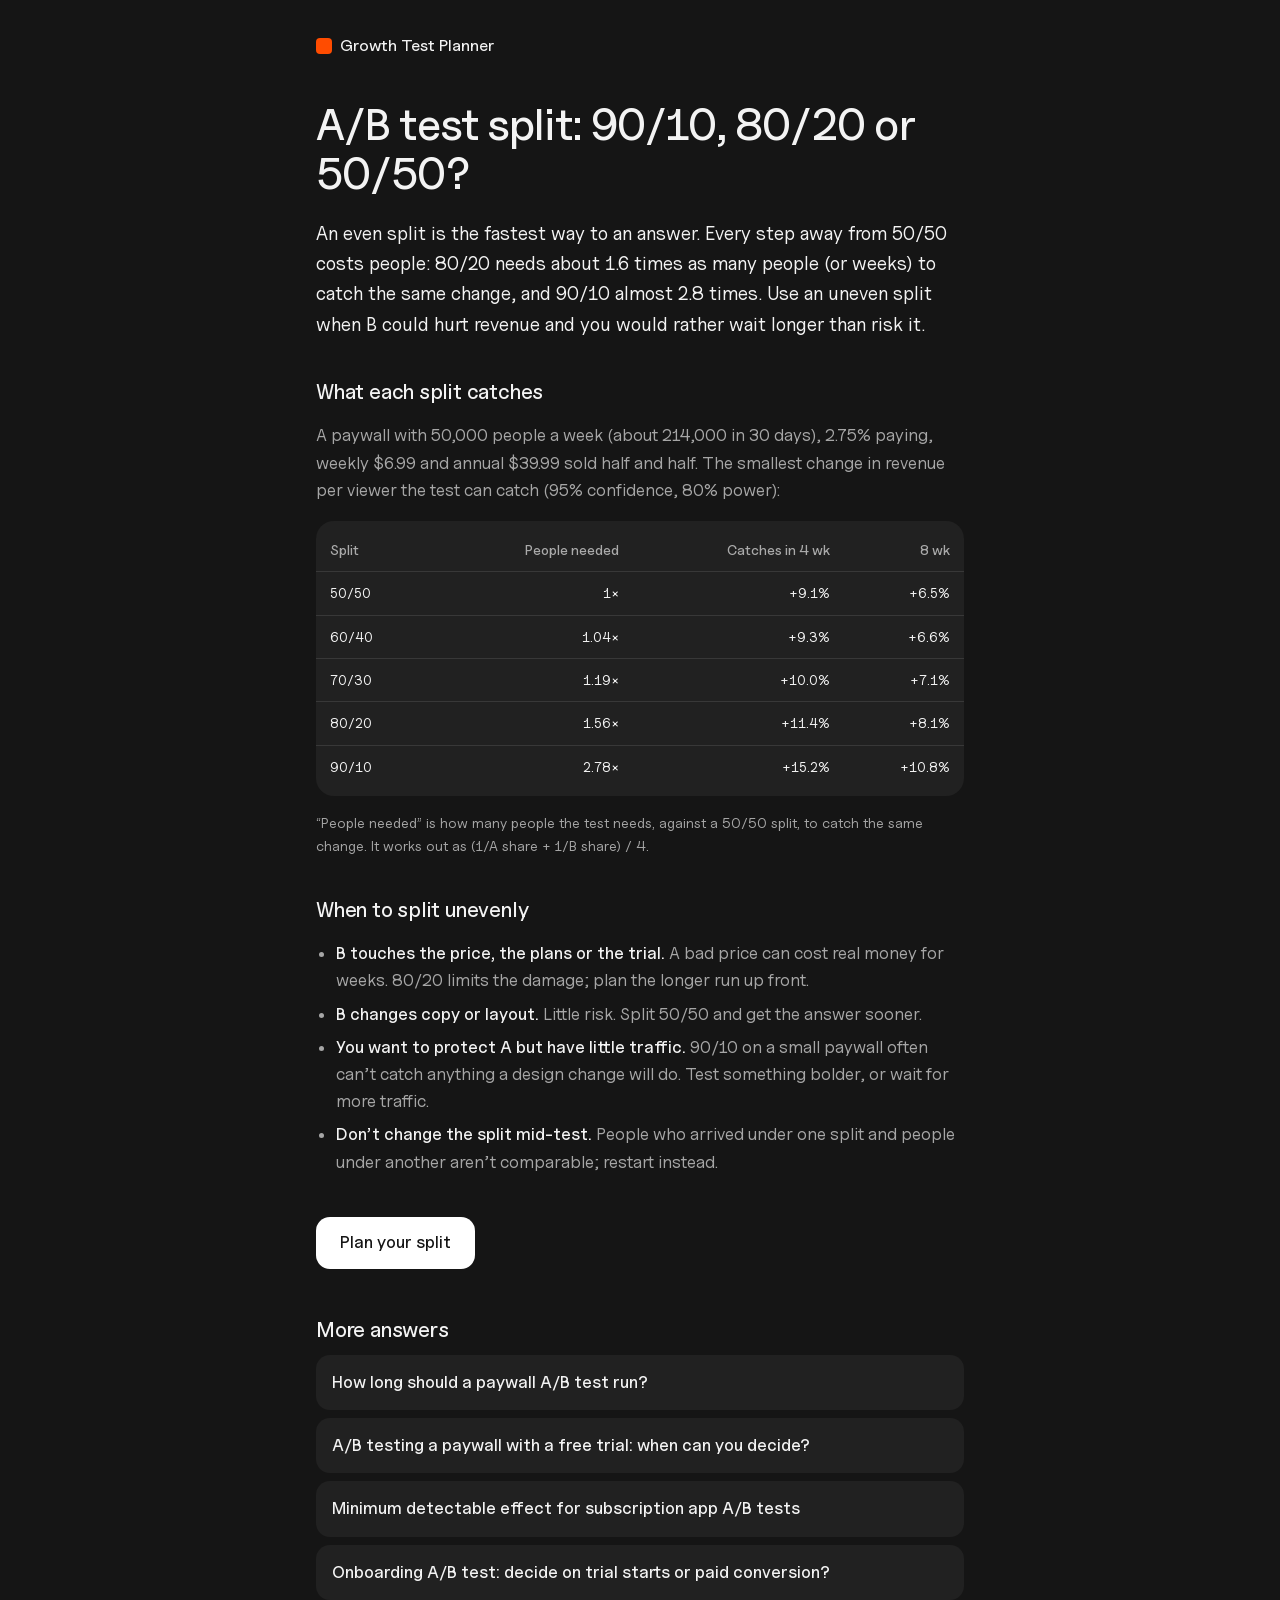
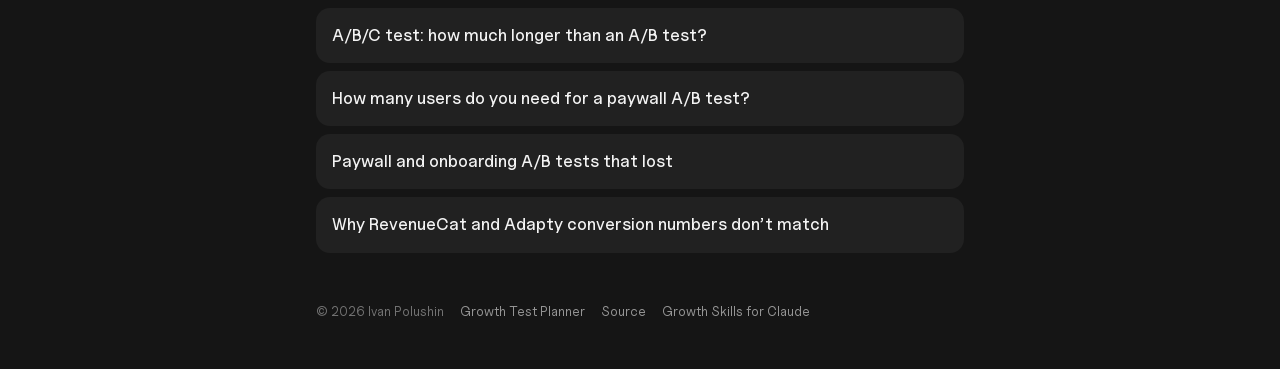
==== ab-test-split-90-10/index.html @ 74eca052 "Answer pages: uneven split, A/B/C test Co-Authored-By: Claude Opus 5.5 <noreply@anthropic.com> Claud" ====
<!doctype html>
<html lang="en">
<head>
<meta charset="utf-8">
<meta name="viewport" content="width=device-width, initial-scale=1, viewport-fit=cover">
<title>A/B test split: 90/10, 80/20 or 50/50? | Growth Test Planner</title>
<meta name="description" content="How an uneven A/B split changes what a subscription paywall test can catch and how long it runs: 50/50 vs 60/40, 70/30, 80/20 and 90/10, with numbers.">
<link rel="canonical" href="https://planner.theoutlines.xyz/ab-test-split-90-10/">
<meta name="theme-color" content="#151515">
<meta property="og:title" content="A/B test split: 90/10, 80/20 or 50/50?">
<meta property="og:description" content="How an uneven A/B split changes what a subscription paywall test can catch and how long it runs: 50/50 vs 60/40, 70/30, 80/20 and 90/10, with numbers.">
<meta property="og:url" content="https://planner.theoutlines.xyz/ab-test-split-90-10/">
<meta property="og:type" content="article">
<meta property="og:image" content="https://planner.theoutlines.xyz/assets/og.png?v=6">
<meta name="twitter:card" content="summary_large_image">
<link rel="icon" href="/favicon.svg" type="image/svg+xml">
<link rel="preload" href="/fonts/UncutSans-Variable.woff2" as="font" type="font/woff2" crossorigin>
<link rel="stylesheet" href="/page.css">
<script type="application/ld+json">{"@context": "https://schema.org", "@type": "Article", "headline": "A/B test split: 90/10, 80/20 or 50/50?", "description": "How an uneven A/B split changes what a subscription paywall test can catch and how long it runs: 50/50 vs 60/40, 70/30, 80/20 and 90/10, with numbers.", "url": "https://planner.theoutlines.xyz/ab-test-split-90-10/", "author": {"@type": "Person", "name": "Ivan Polushin", "url": "https://github.com/theoutlines"}, "publisher": {"@type": "Person", "name": "Ivan Polushin"}, "datePublished": "2026-11-01", "image": "https://planner.theoutlines.xyz/assets/og.png"}</script>
</head>
<body>
<div class="wrap">
<a class="brand" href="/"><i></i>Growth Test Planner</a>
<article>
<h1>A/B test split: 90/10, 80/20 or 50/50?</h1>

<p class="lead">An even split is the fastest way to an answer. Every step away from 50/50 costs people: 80/20 needs about 1.6 times as many people (or weeks) to catch the same change, and 90/10 almost 2.8 times. Use an uneven split when B could hurt revenue and you would rather wait longer than risk it.</p>
<h2>What each split catches</h2>
<p>A paywall with 50,000 people a week (about 214,000 in 30 days), 2.75% paying, weekly $6.99 and annual $39.99 sold half and half. The smallest change in revenue per viewer the test can catch (95% confidence, 80% power):</p>
<div class="tbl"><table><thead><tr><th>Split</th><th>People needed</th><th>Catches in 4 wk</th><th>8 wk</th></tr></thead><tbody><tr><td>50/50</td><td>1×</td><td>+9.1%</td><td>+6.5%</td></tr><tr><td>60/40</td><td>1.04×</td><td>+9.3%</td><td>+6.6%</td></tr><tr><td>70/30</td><td>1.19×</td><td>+10.0%</td><td>+7.1%</td></tr><tr><td>80/20</td><td>1.56×</td><td>+11.4%</td><td>+8.1%</td></tr><tr><td>90/10</td><td>2.78×</td><td>+15.2%</td><td>+10.8%</td></tr></tbody></table></div>
<p class="note">“People needed” is how many people the test needs, against a 50/50 split, to catch the same change. It works out as (1/A share + 1/B share) / 4.</p>
<h2>When to split unevenly</h2>
<ul>
<li><b>B touches the price, the plans or the trial.</b> A bad price can cost real money for weeks. 80/20 limits the damage; plan the longer run up front.</li>
<li><b>B changes copy or layout.</b> Little risk. Split 50/50 and get the answer sooner.</li>
<li><b>You want to protect A but have little traffic.</b> 90/10 on a small paywall often can’t catch anything a design change will do. Test something bolder, or wait for more traffic.</li>
<li><b>Don’t change the split mid-test.</b> People who arrived under one split and people under another aren’t comparable; restart instead.</li>
</ul>
<a class="cta" href="/#/test?a=paywall">Plan your split</a>

</article>
<h2>More answers</h2>
<div class="more"><a href="/paywall-ab-test-duration/">How long should a paywall A/B test run?</a><a href="/free-trial-ab-test/">A/B testing a paywall with a free trial: when can you decide?</a><a href="/minimum-detectable-effect/">Minimum detectable effect for subscription app A/B tests</a><a href="/onboarding-ab-test/">Onboarding A/B test: decide on trial starts or paid conversion?</a><a href="/abc-test/">A/B/C test: how much longer than an A/B test?</a><a href="/paywall-ab-test-sample-size/">How many users do you need for a paywall A/B test?</a><a href="/ab-tests-that-lost/">Paywall and onboarding A/B tests that lost</a><a href="/subscription-conversion-benchmarks/">Why RevenueCat and Adapty conversion numbers don’t match</a></div>
<footer><span>© 2026 Ivan Polushin</span><a href="/">Growth Test Planner</a><a href="https://github.com/theoutlines/growth-test-planner">Source</a><a href="https://github.com/theoutlines/growth-skills">Growth Skills for Claude</a></footer>
</div>
</body>
</html>
---- page.css ----
@font-face { font-family: 'Uncut Sans'; src: url('/fonts/UncutSans-Variable.woff2') format('woff2'); font-weight: 300 700; font-display: swap; }
:root { --bg: #151515; --card: #212121; --t: rgba(255,255,255,.95); --m: rgba(255,255,255,.62); --line: rgba(255,255,255,.1); --o: #FF4C00; }
* { box-sizing: border-box; }
html { -webkit-text-size-adjust: 100%; }
body { margin: 0; background: var(--bg); color: var(--t); font: 400 17px/1.6 'Uncut Sans', system-ui, sans-serif; }
.wrap { max-width: 680px; margin: 0 auto; padding: 16px 16px 48px; }
.brand { display: inline-flex; align-items: center; gap: 8px; color: var(--t); text-decoration: none; font-weight: 500; font-size: 16px; height: 44px; }
.brand i { width: 16px; height: 16px; border-radius: 4px; background: var(--o); }
h1 { font-size: 34px; line-height: 1.12; letter-spacing: -.02em; font-weight: 500; margin: 32px 0 16px; }
h2 { font-size: 21px; line-height: 1.25; letter-spacing: -.01em; font-weight: 500; margin: 40px 0 10px; }
p, li { color: var(--m); } p b, li b { color: var(--t); font-weight: 500; }
.lead { font-size: 19px; color: var(--t); }
ul { padding-left: 20px; } li { margin: 6px 0; }
.tbl { overflow-x: auto; margin: 16px 0; background: var(--card); border-radius: 18px; padding: 8px 0; }
table { width: 100%; border-collapse: collapse; font-size: 14px; }
th, td { text-align: right; padding: 10px 6px; white-space: nowrap; }
th:first-child, td:first-child { padding-left: 14px; } th:last-child, td:last-child { padding-right: 14px; }
th:first-child, td:first-child { text-align: left; }
th { color: var(--m); font-weight: 500; } td { border-top: 1px solid var(--line); font-variant-numeric: tabular-nums; }
.note { font-size: 14px; }
.cta { display: inline-flex; align-items: center; justify-content: center; height: 52px; padding: 0 24px; border-radius: 14px; background: #fff; color: #151515; font-weight: 500; text-decoration: none; margin: 24px 0 8px; }
.more { display: grid; gap: 8px; margin-top: 12px; }
.more a { display: block; padding: 14px 16px; background: var(--card); border-radius: 14px; color: var(--t); text-decoration: none; font-weight: 500; }
a { color: var(--t); }
footer { margin-top: 48px; font-size: 13px; color: rgba(255,255,255,.4); display: flex; flex-wrap: wrap; gap: 6px 16px; }
footer a { color: rgba(255,255,255,.55); text-decoration: none; }
@media (min-width: 720px) { h1 { font-size: 44px; } .wrap { padding-top: 24px; } }
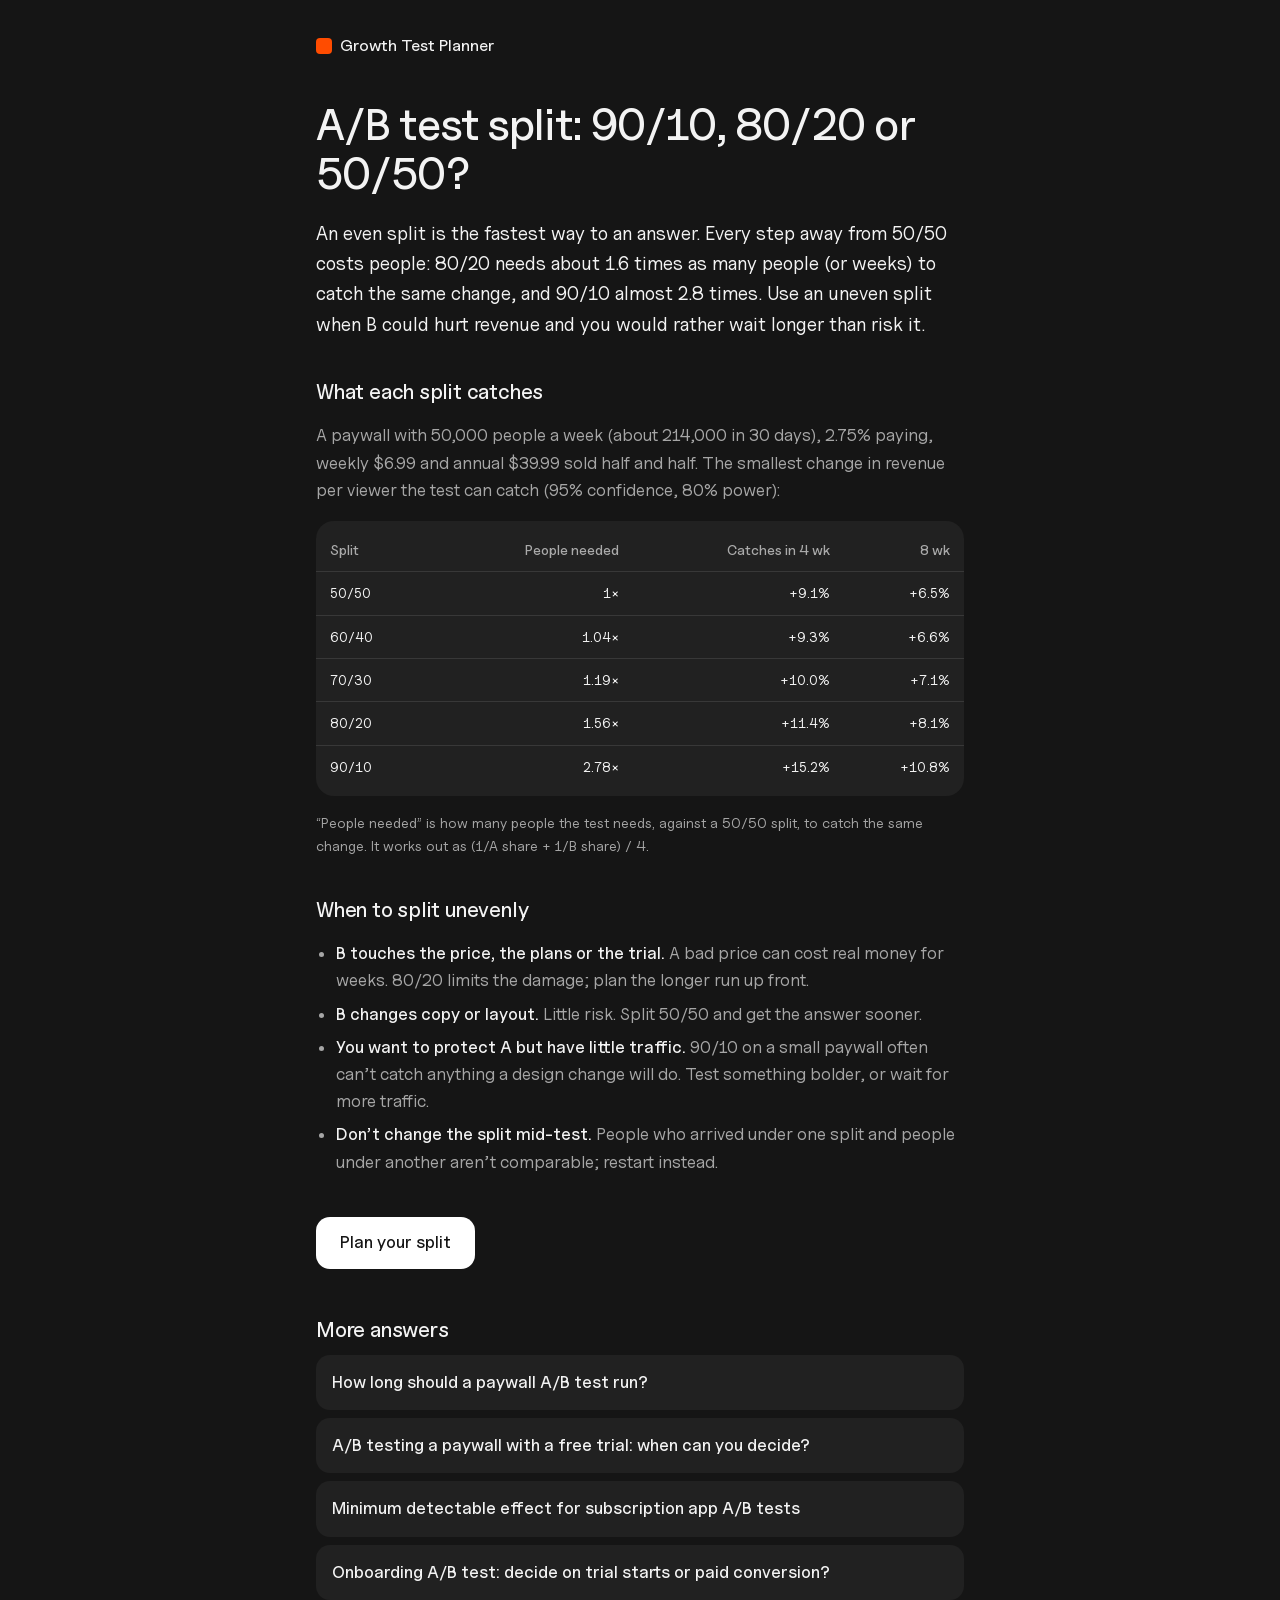
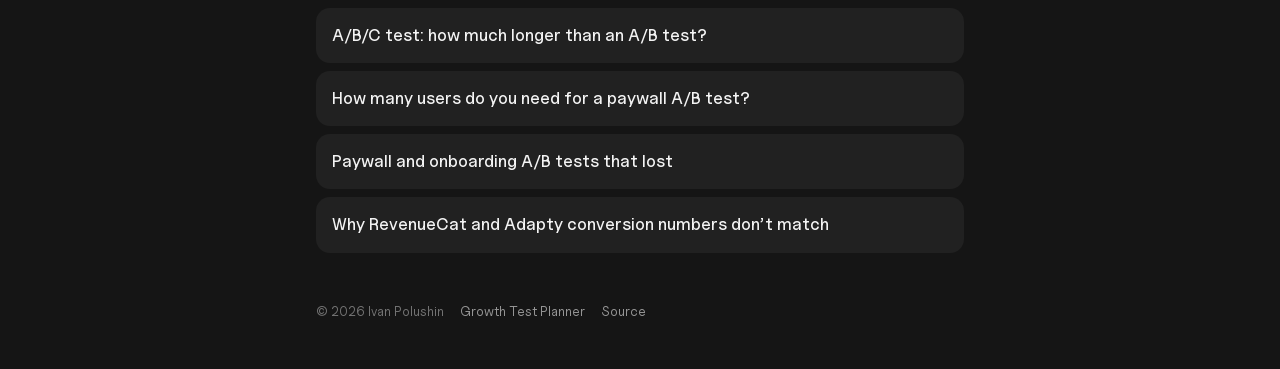
==== commit 355c2153: "Hide Growth Skills promos: the plugin is now private and paid Removes the variant-check and analytic" ====
--- a/ab-test-split-90-10/index.html
+++ b/ab-test-split-90-10/index.html
@@ -41,7 +41,7 @@
 </article>
 <h2>More answers</h2>
 <div class="more"><a href="/paywall-ab-test-duration/">How long should a paywall A/B test run?</a><a href="/free-trial-ab-test/">A/B testing a paywall with a free trial: when can you decide?</a><a href="/minimum-detectable-effect/">Minimum detectable effect for subscription app A/B tests</a><a href="/onboarding-ab-test/">Onboarding A/B test: decide on trial starts or paid conversion?</a><a href="/abc-test/">A/B/C test: how much longer than an A/B test?</a><a href="/paywall-ab-test-sample-size/">How many users do you need for a paywall A/B test?</a><a href="/ab-tests-that-lost/">Paywall and onboarding A/B tests that lost</a><a href="/subscription-conversion-benchmarks/">Why RevenueCat and Adapty conversion numbers don’t match</a></div>
-<footer><span>© 2026 Ivan Polushin</span><a href="/">Growth Test Planner</a><a href="https://github.com/theoutlines/growth-test-planner">Source</a><a href="https://github.com/theoutlines/growth-skills">Growth Skills for Claude</a></footer>
+<footer><span>© 2026 Ivan Polushin</span><a href="/">Growth Test Planner</a><a href="https://github.com/theoutlines/growth-test-planner">Source</a></footer>
 </div>
 </body>
 </html>
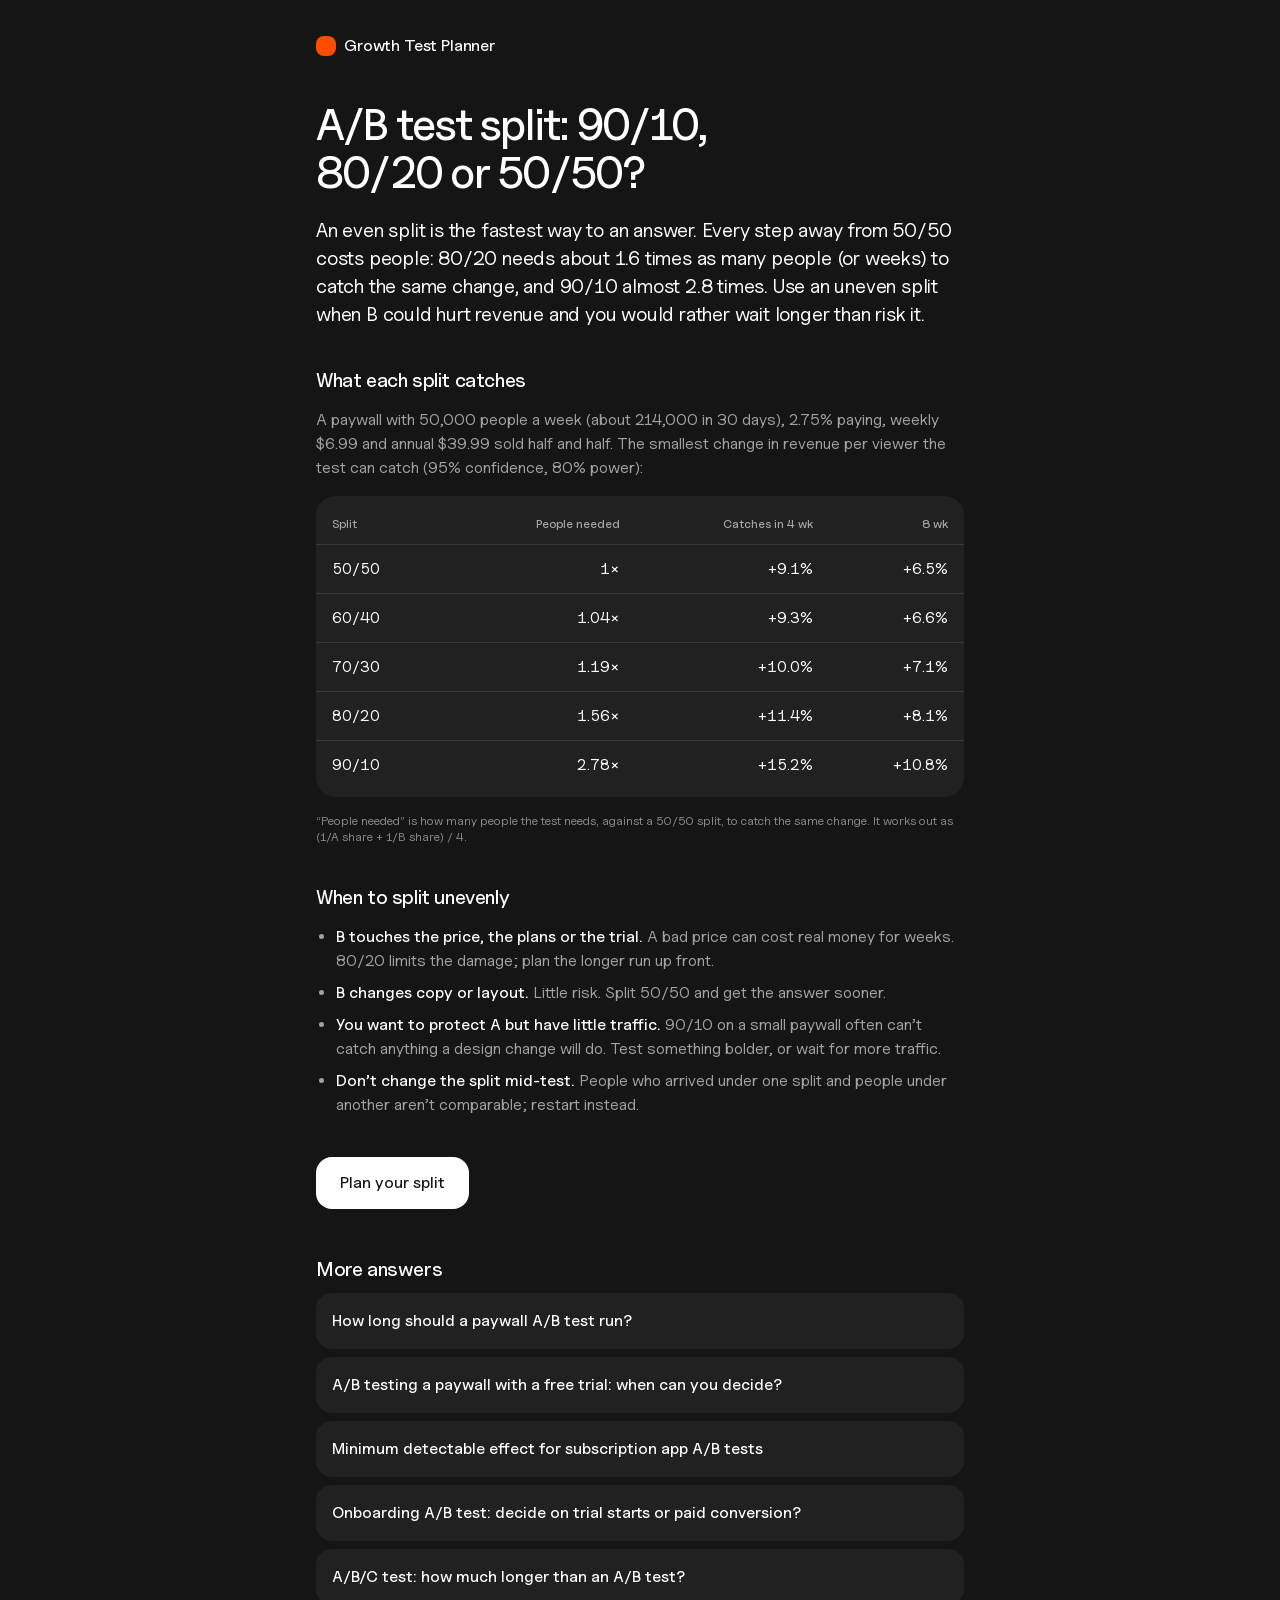
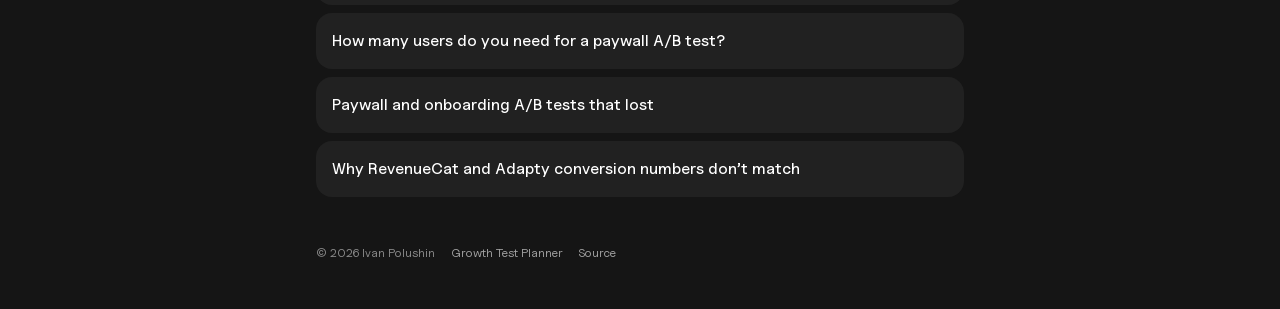
==== commit dfca472f: "Answer pages: tables at 16px that scroll sideways on a phone Values 16/24, column heads and 30-day c" ====
--- a/ab-test-split-90-10/index.html
+++ b/ab-test-split-90-10/index.html
@@ -16,6 +16,7 @@
 <link rel="icon" href="/favicon.svg" type="image/svg+xml">
 <link rel="preload" href="/fonts/UncutSans-Variable.woff2" as="font" type="font/woff2" crossorigin>
 <link rel="stylesheet" href="/page.css">
+<script src="/page.js" defer></script>
 <script type="application/ld+json">{"@context": "https://schema.org", "@type": "Article", "headline": "A/B test split: 90/10, 80/20 or 50/50?", "description": "How an uneven A/B split changes what a subscription paywall test can catch and how long it runs: 50/50 vs 60/40, 70/30, 80/20 and 90/10, with numbers.", "url": "https://planner.theoutlines.xyz/ab-test-split-90-10/", "author": {"@type": "Person", "name": "Ivan Polushin", "url": "https://github.com/theoutlines"}, "publisher": {"@type": "Person", "name": "Ivan Polushin"}, "datePublished": "2026-11-01", "image": "https://planner.theoutlines.xyz/assets/og.png"}</script>
 </head>
 <body>
@@ -27,7 +28,7 @@
 <p class="lead">An even split is the fastest way to an answer. Every step away from 50/50 costs people: 80/20 needs about 1.6 times as many people (or weeks) to catch the same change, and 90/10 almost 2.8 times. Use an uneven split when B could hurt revenue and you would rather wait longer than risk it.</p>
 <h2>What each split catches</h2>
 <p>A paywall with 50,000 people a week (about 214,000 in 30 days), 2.75% paying, weekly $6.99 and annual $39.99 sold half and half. The smallest change in revenue per viewer the test can catch (95% confidence, 80% power):</p>
-<div class="tbl"><table><thead><tr><th>Split</th><th>People needed</th><th>Catches in 4 wk</th><th>8 wk</th></tr></thead><tbody><tr><td>50/50</td><td>1×</td><td>+9.1%</td><td>+6.5%</td></tr><tr><td>60/40</td><td>1.04×</td><td>+9.3%</td><td>+6.6%</td></tr><tr><td>70/30</td><td>1.19×</td><td>+10.0%</td><td>+7.1%</td></tr><tr><td>80/20</td><td>1.56×</td><td>+11.4%</td><td>+8.1%</td></tr><tr><td>90/10</td><td>2.78×</td><td>+15.2%</td><td>+10.8%</td></tr></tbody></table></div>
+<div class="tblw"><div class="tblbox"><div class="tbl"><table><thead><tr><th>Split</th><th>People needed</th><th>Catches in 4 wk</th><th>8 wk</th></tr></thead><tbody><tr><td>50/50</td><td>1×</td><td>+9.1%</td><td>+6.5%</td></tr><tr><td>60/40</td><td>1.04×</td><td>+9.3%</td><td>+6.6%</td></tr><tr><td>70/30</td><td>1.19×</td><td>+10.0%</td><td>+7.1%</td></tr><tr><td>80/20</td><td>1.56×</td><td>+11.4%</td><td>+8.1%</td></tr><tr><td>90/10</td><td>2.78×</td><td>+15.2%</td><td>+10.8%</td></tr></tbody></table></div></div><p class="swipe">Swipe the table to see every column</p></div>
 <p class="note">“People needed” is how many people the test needs, against a 50/50 split, to catch the same change. It works out as (1/A share + 1/B share) / 4.</p>
 <h2>When to split unevenly</h2>
 <ul>
--- a/page.css
+++ b/page.css
@@ -1,27 +1,38 @@
 @font-face { font-family: 'Uncut Sans'; src: url('/fonts/UncutSans-Variable.woff2') format('woff2'); font-weight: 300 700; font-display: swap; }
-:root { --bg: #151515; --card: #212121; --t: rgba(255,255,255,.95); --m: rgba(255,255,255,.62); --line: rgba(255,255,255,.1); --o: #FF4C00; }
+/* Answer pages on The Outlines system: sizes on the 4px grid, type from the scale (12, 16, 20, 24, 28, 32, 44), text steps white / 60% / 50%. */
+:root { --bg: #151515; --card: #212121; --t: #FFFFFF; --m: rgba(255,255,255,.6); --dim: rgba(255,255,255,.5); --line: rgba(255,255,255,.1); --o: #FF4C00; }
 * { box-sizing: border-box; }
 html { -webkit-text-size-adjust: 100%; }
-body { margin: 0; background: var(--bg); color: var(--t); font: 400 17px/1.6 'Uncut Sans', system-ui, sans-serif; }
+body { margin: 0; background: var(--bg); color: var(--t); font: 400 16px/24px 'Uncut Sans', system-ui, sans-serif; }
 .wrap { max-width: 680px; margin: 0 auto; padding: 16px 16px 48px; }
-.brand { display: inline-flex; align-items: center; gap: 8px; color: var(--t); text-decoration: none; font-weight: 500; font-size: 16px; height: 44px; }
-.brand i { width: 16px; height: 16px; border-radius: 4px; background: var(--o); }
-h1 { font-size: 34px; line-height: 1.12; letter-spacing: -.02em; font-weight: 500; margin: 32px 0 16px; }
-h2 { font-size: 21px; line-height: 1.25; letter-spacing: -.01em; font-weight: 500; margin: 40px 0 10px; }
+.brand { display: inline-flex; align-items: center; gap: 8px; color: var(--t); text-decoration: none; font-weight: 500; font-size: 16px; line-height: 24px; letter-spacing: -.01em; height: 44px; }
+.brand i { width: 20px; height: 20px; border-radius: 8px; background: var(--o); }
+h1 { font-size: 32px; line-height: 36px; letter-spacing: -.035em; font-weight: 500; margin: 32px 0 16px; text-wrap: balance; }
+h2 { font-size: 20px; line-height: 24px; letter-spacing: -.02em; font-weight: 500; margin: 40px 0 12px; }
 p, li { color: var(--m); } p b, li b { color: var(--t); font-weight: 500; }
-.lead { font-size: 19px; color: var(--t); }
-ul { padding-left: 20px; } li { margin: 6px 0; }
-.tbl { overflow-x: auto; margin: 16px 0; background: var(--card); border-radius: 18px; padding: 8px 0; }
-table { width: 100%; border-collapse: collapse; font-size: 14px; }
-th, td { text-align: right; padding: 10px 6px; white-space: nowrap; }
-th:first-child, td:first-child { padding-left: 14px; } th:last-child, td:last-child { padding-right: 14px; }
-th:first-child, td:first-child { text-align: left; }
-th { color: var(--m); font-weight: 500; } td { border-top: 1px solid var(--line); font-variant-numeric: tabular-nums; }
-.note { font-size: 14px; }
-.cta { display: inline-flex; align-items: center; justify-content: center; height: 52px; padding: 0 24px; border-radius: 14px; background: #fff; color: #151515; font-weight: 500; text-decoration: none; margin: 24px 0 8px; }
+.lead { font-size: 20px; line-height: 28px; letter-spacing: -.01em; color: var(--t); }
+ul { padding-left: 20px; } li { margin: 8px 0; }
+/* Tables: values 16/24, column heads and the 30-day counts 12/16. On a phone a wide table scrolls sideways inside its card:
+   the first column stays put, and while there is more to the right a fade covers the edge and a hint sits under the card (page.js). */
+.tblw { margin: 16px 0; }
+.tblbox { position: relative; border-radius: 20px; overflow: hidden; background: var(--card); }
+.tbl { overflow-x: auto; padding: 8px 0; overscroll-behavior-x: contain; }
+.tblbox::after { content: ''; position: absolute; top: 0; right: 0; bottom: 0; width: 32px; background: linear-gradient(to right, transparent, var(--card)); pointer-events: none; opacity: 0; transition: opacity .25s cubic-bezier(.22,1,.36,1); }
+.tblw.has-more:not(.at-end) .tblbox::after { opacity: 1; }
+.swipe { display: none; margin: 8px 0 0; font-size: 12px; line-height: 16px; color: var(--dim); }
+.tblw.has-more .swipe { display: block; }
+table { width: 100%; border-collapse: collapse; font-size: 16px; line-height: 24px; }
+th, td { text-align: right; padding: 12px 8px; white-space: nowrap; }
+th:first-child, td:first-child { padding-left: 16px; } th:last-child, td:last-child { padding-right: 16px; }
+th:first-child, td:first-child { text-align: left; position: sticky; left: 0; z-index: 1; background: var(--card); }
+th { color: var(--m); font-weight: 500; font-size: 12px; line-height: 16px; } td { border-top: 1px solid var(--line); font-variant-numeric: tabular-nums; }
+td small { display: block; font-size: 12px; line-height: 16px; color: var(--dim); }
+@media (prefers-reduced-motion: reduce) { .tblbox::after { transition: none; } }
+.note { font-size: 12px; line-height: 16px; color: var(--dim); }
+.cta { display: inline-flex; align-items: center; justify-content: center; height: 52px; padding: 0 24px; border-radius: 16px; background: var(--t); color: var(--bg); font-weight: 500; text-decoration: none; margin: 24px 0 8px; }
 .more { display: grid; gap: 8px; margin-top: 12px; }
-.more a { display: block; padding: 14px 16px; background: var(--card); border-radius: 14px; color: var(--t); text-decoration: none; font-weight: 500; }
+.more a { display: block; padding: 16px; background: var(--card); border-radius: 16px; color: var(--t); text-decoration: none; font-weight: 500; }
 a { color: var(--t); }
-footer { margin-top: 48px; font-size: 13px; color: rgba(255,255,255,.4); display: flex; flex-wrap: wrap; gap: 6px 16px; }
-footer a { color: rgba(255,255,255,.55); text-decoration: none; }
-@media (min-width: 720px) { h1 { font-size: 44px; } .wrap { padding-top: 24px; } }
+footer { margin-top: 48px; font-size: 12px; line-height: 16px; color: var(--dim); display: flex; flex-wrap: wrap; gap: 8px 16px; }
+footer a { color: var(--m); text-decoration: none; }
+@media (min-width: 720px) { h1 { font-size: 44px; line-height: 48px; letter-spacing: -.04em; } .wrap { padding-top: 24px; } }
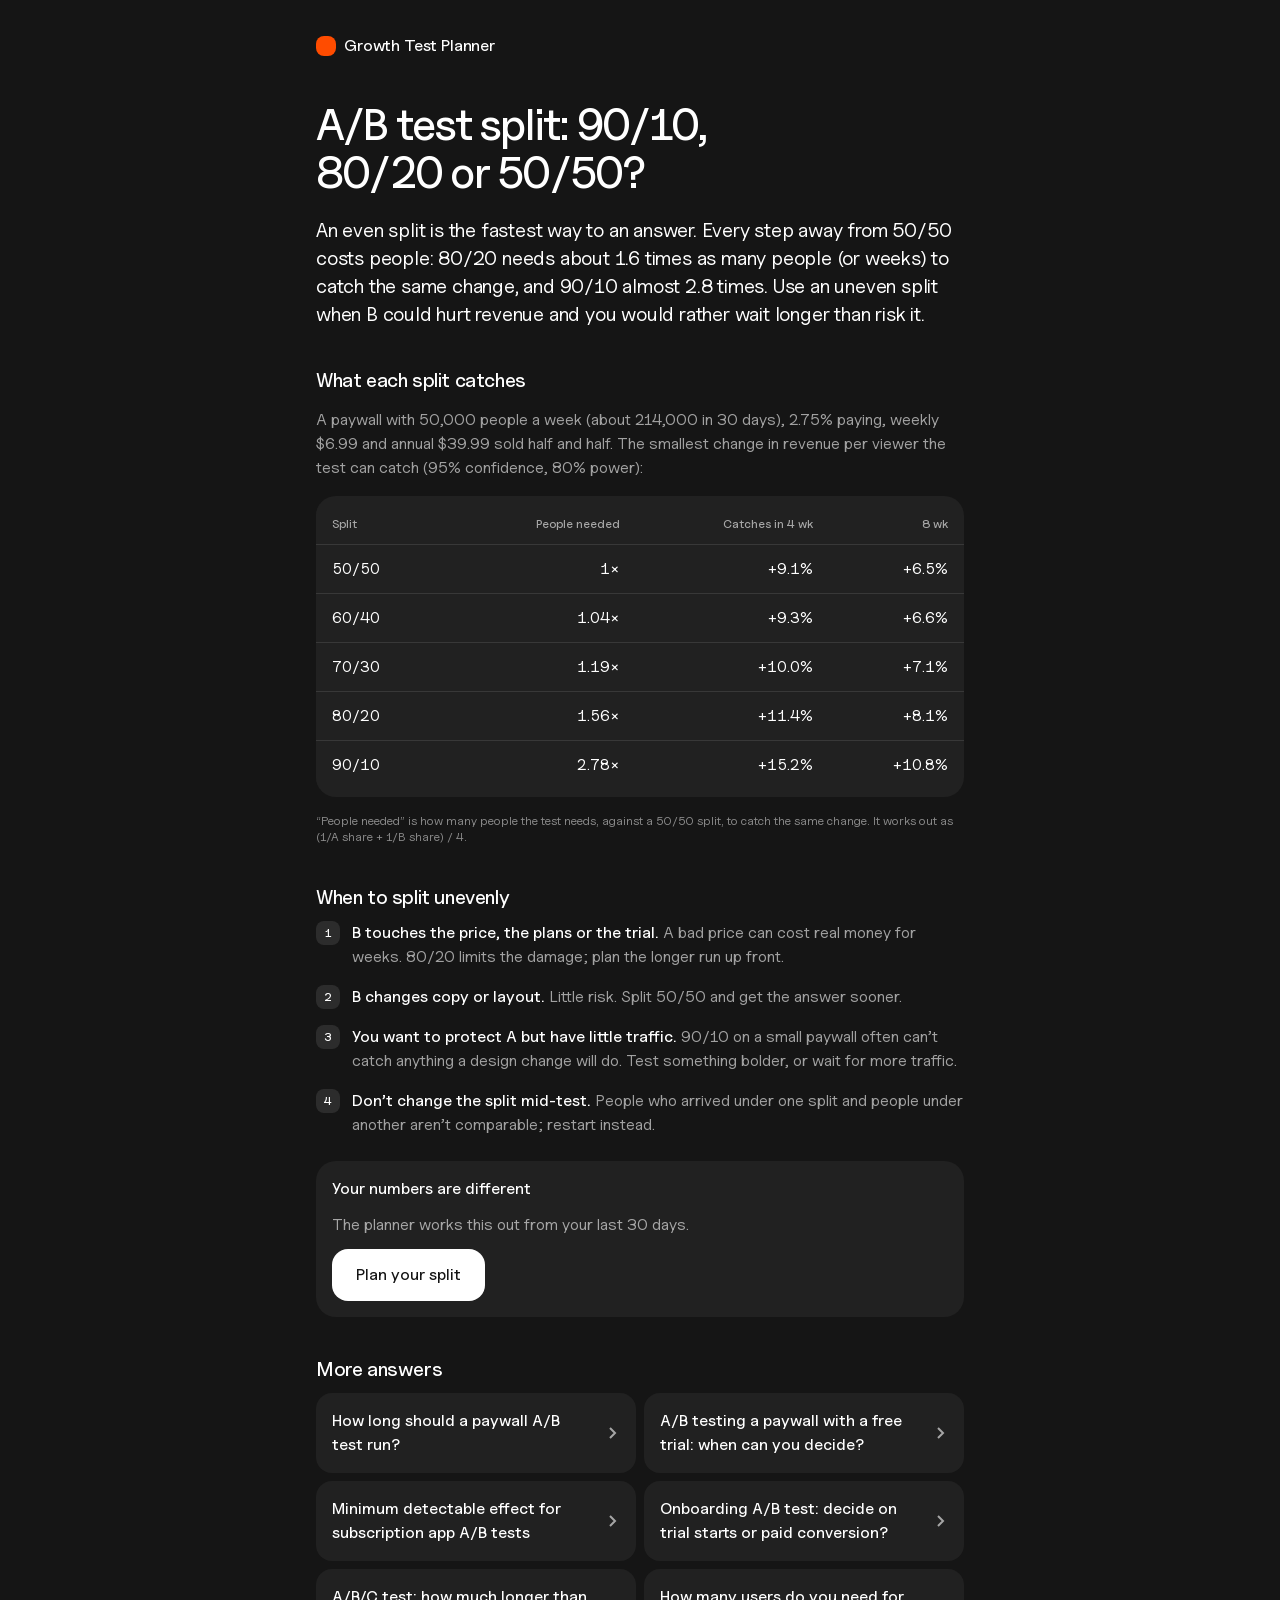
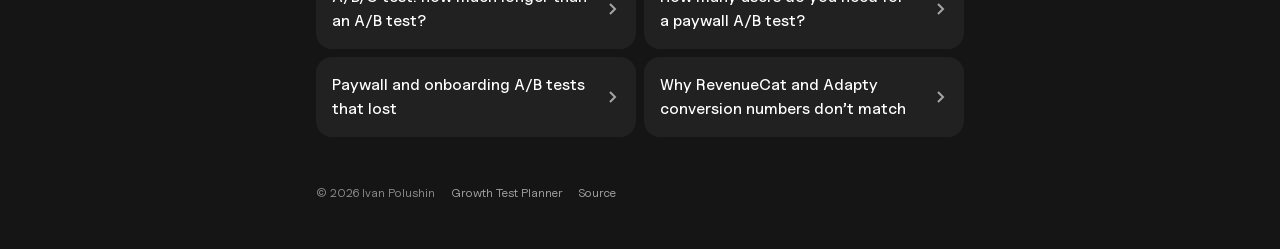
==== commit f1665901: "Answer pages on frame B; out-of-reach line under the weeks cards Co-Authored-By: Claude Opus 5.5 <no" ====
--- a/ab-test-split-90-10/index.html
+++ b/ab-test-split-90-10/index.html
@@ -31,17 +31,17 @@
 <div class="tblw"><div class="tblbox"><div class="tbl"><table><thead><tr><th>Split</th><th>People needed</th><th>Catches in 4 wk</th><th>8 wk</th></tr></thead><tbody><tr><td>50/50</td><td>1×</td><td>+9.1%</td><td>+6.5%</td></tr><tr><td>60/40</td><td>1.04×</td><td>+9.3%</td><td>+6.6%</td></tr><tr><td>70/30</td><td>1.19×</td><td>+10.0%</td><td>+7.1%</td></tr><tr><td>80/20</td><td>1.56×</td><td>+11.4%</td><td>+8.1%</td></tr><tr><td>90/10</td><td>2.78×</td><td>+15.2%</td><td>+10.8%</td></tr></tbody></table></div></div><p class="swipe">Swipe the table to see every column</p></div>
 <p class="note">“People needed” is how many people the test needs, against a 50/50 split, to catch the same change. It works out as (1/A share + 1/B share) / 4.</p>
 <h2>When to split unevenly</h2>
-<ul>
+<ol class="steps">
 <li><b>B touches the price, the plans or the trial.</b> A bad price can cost real money for weeks. 80/20 limits the damage; plan the longer run up front.</li>
 <li><b>B changes copy or layout.</b> Little risk. Split 50/50 and get the answer sooner.</li>
 <li><b>You want to protect A but have little traffic.</b> 90/10 on a small paywall often can’t catch anything a design change will do. Test something bolder, or wait for more traffic.</li>
 <li><b>Don’t change the split mid-test.</b> People who arrived under one split and people under another aren’t comparable; restart instead.</li>
-</ul>
-<a class="cta" href="/#/test?a=paywall">Plan your split</a>
+</ol>
+<div class="plink"><b>Your numbers are different</b><p>The planner works this out from your last 30 days.</p><a class="cta" href="/#/area?a=paywall">Plan your split</a></div>
 
 </article>
 <h2>More answers</h2>
-<div class="more"><a href="/paywall-ab-test-duration/">How long should a paywall A/B test run?</a><a href="/free-trial-ab-test/">A/B testing a paywall with a free trial: when can you decide?</a><a href="/minimum-detectable-effect/">Minimum detectable effect for subscription app A/B tests</a><a href="/onboarding-ab-test/">Onboarding A/B test: decide on trial starts or paid conversion?</a><a href="/abc-test/">A/B/C test: how much longer than an A/B test?</a><a href="/paywall-ab-test-sample-size/">How many users do you need for a paywall A/B test?</a><a href="/ab-tests-that-lost/">Paywall and onboarding A/B tests that lost</a><a href="/subscription-conversion-benchmarks/">Why RevenueCat and Adapty conversion numbers don’t match</a></div>
+<div class="more"><a href="/paywall-ab-test-duration/">How long should a paywall A/B test run?<svg width="16" height="16" viewBox="0 0 16 16" fill="none" aria-hidden="true"><path d="M6 3l5 5-5 5" stroke="currentColor" stroke-width="2"/></svg></a><a href="/free-trial-ab-test/">A/B testing a paywall with a free trial: when can you decide?<svg width="16" height="16" viewBox="0 0 16 16" fill="none" aria-hidden="true"><path d="M6 3l5 5-5 5" stroke="currentColor" stroke-width="2"/></svg></a><a href="/minimum-detectable-effect/">Minimum detectable effect for subscription app A/B tests<svg width="16" height="16" viewBox="0 0 16 16" fill="none" aria-hidden="true"><path d="M6 3l5 5-5 5" stroke="currentColor" stroke-width="2"/></svg></a><a href="/onboarding-ab-test/">Onboarding A/B test: decide on trial starts or paid conversion?<svg width="16" height="16" viewBox="0 0 16 16" fill="none" aria-hidden="true"><path d="M6 3l5 5-5 5" stroke="currentColor" stroke-width="2"/></svg></a><a href="/abc-test/">A/B/C test: how much longer than an A/B test?<svg width="16" height="16" viewBox="0 0 16 16" fill="none" aria-hidden="true"><path d="M6 3l5 5-5 5" stroke="currentColor" stroke-width="2"/></svg></a><a href="/paywall-ab-test-sample-size/">How many users do you need for a paywall A/B test?<svg width="16" height="16" viewBox="0 0 16 16" fill="none" aria-hidden="true"><path d="M6 3l5 5-5 5" stroke="currentColor" stroke-width="2"/></svg></a><a href="/ab-tests-that-lost/">Paywall and onboarding A/B tests that lost<svg width="16" height="16" viewBox="0 0 16 16" fill="none" aria-hidden="true"><path d="M6 3l5 5-5 5" stroke="currentColor" stroke-width="2"/></svg></a><a href="/subscription-conversion-benchmarks/">Why RevenueCat and Adapty conversion numbers don’t match<svg width="16" height="16" viewBox="0 0 16 16" fill="none" aria-hidden="true"><path d="M6 3l5 5-5 5" stroke="currentColor" stroke-width="2"/></svg></a></div>
 <footer><span>© 2026 Ivan Polushin</span><a href="/">Growth Test Planner</a><a href="https://github.com/theoutlines/growth-test-planner">Source</a></footer>
 </div>
 </body>
--- a/page.css
+++ b/page.css
@@ -1,6 +1,6 @@
 @font-face { font-family: 'Uncut Sans'; src: url('/fonts/UncutSans-Variable.woff2') format('woff2'); font-weight: 300 700; font-display: swap; }
 /* Answer pages on The Outlines system: sizes on the 4px grid, type from the scale (12, 16, 20, 24, 28, 32, 44), text steps white / 60% / 50%. */
-:root { --bg: #151515; --card: #212121; --t: #FFFFFF; --m: rgba(255,255,255,.6); --dim: rgba(255,255,255,.5); --line: rgba(255,255,255,.1); --o: #FF4C00; }
+:root { --bg: #151515; --card: #212121; --t: #FFFFFF; --t85: rgba(255,255,255,.85); --m: rgba(255,255,255,.6); --dim: rgba(255,255,255,.5); --line: rgba(255,255,255,.1); --f06: rgba(255,255,255,.06); --f10: rgba(255,255,255,.1); --o: #FF4C00; }
 * { box-sizing: border-box; }
 html { -webkit-text-size-adjust: 100%; }
 body { margin: 0; background: var(--bg); color: var(--t); font: 400 16px/24px 'Uncut Sans', system-ui, sans-serif; }
@@ -12,6 +12,28 @@
 p, li { color: var(--m); } p b, li b { color: var(--t); font-weight: 500; }
 .lead { font-size: 20px; line-height: 28px; letter-spacing: -.01em; color: var(--t); }
 ul { padding-left: 20px; } li { margin: 8px 0; }
+/* AnswerPageFrame B (owner, 2026-11-10): the formula card carries the answer, so the lead above it steps down */
+.lead:has(+ .formula) { font-size: 16px; line-height: 24px; letter-spacing: 0; color: var(--t85); }
+.formula { margin: 20px 0 0; background: var(--card); border-radius: 20px; padding: 16px; }
+.formula ol { list-style: none; margin: 0; padding: 0; display: grid; gap: 12px; }
+.formula li { display: grid; grid-template-columns: 24px 1fr; gap: 12px; margin: 0; }
+.formula li b { display: block; }
+.formula li > span, .steps li::before { width: 24px; height: 24px; border-radius: 8px; background: var(--f10); color: var(--t); font-size: 12px; line-height: 24px; text-align: center; font-weight: 500; }
+.formula .sum { border-top: 1px solid var(--line); margin: 12px 0 0; padding-top: 12px; color: var(--t); }
+.formula .sum em { font-style: normal; color: var(--o); }
+.steps { list-style: none; padding: 0; margin: 12px 0 0; display: grid; gap: 16px; counter-reset: s; }
+.steps li { margin: 0; padding-left: 36px; position: relative; counter-increment: s; }
+.steps li::before { content: counter(s); position: absolute; left: 0; top: 0; }
+.plink { margin: 24px 0 0; background: var(--card); border-radius: 20px; padding: 16px; display: grid; gap: 12px; }
+.plink b { color: var(--t); font-weight: 500; } .plink p { margin: 0; }
+.plink .cta { margin: 0; justify-self: start; }
+.ev { display: grid; gap: 8px; margin-top: 16px; }
+.ev-group { font-size: 12px; line-height: 16px; font-weight: 500; margin: 16px 0 0; } .ev-group:first-child { margin-top: 0; }
+.ev-item { background: var(--card); border-radius: 16px; padding: 16px; display: grid; gap: 4px; }
+.ev-item .what { color: var(--t); } .ev-item .res { color: var(--t85); }
+.ev-item .meta { display: flex; flex-wrap: wrap; gap: 8px; align-items: center; font-size: 12px; line-height: 16px; color: var(--dim); margin-top: 8px; }
+.ev-item .meta a { color: var(--m); }
+.tag { display: inline-flex; height: 24px; align-items: center; padding: 0 8px; border-radius: 8px; background: var(--f06); color: var(--t85); }
 /* Tables: values 16/24, column heads and the 30-day counts 12/16. On a phone a wide table scrolls sideways inside its card:
    the first column stays put, and while there is more to the right a fade covers the edge and a hint sits under the card (page.js). */
 .tblw { margin: 16px 0; }
@@ -29,10 +51,11 @@
 td small { display: block; font-size: 12px; line-height: 16px; color: var(--dim); }
 @media (prefers-reduced-motion: reduce) { .tblbox::after { transition: none; } }
 .note { font-size: 12px; line-height: 16px; color: var(--dim); }
+.more svg { flex: none; color: var(--m); }
 .cta { display: inline-flex; align-items: center; justify-content: center; height: 52px; padding: 0 24px; border-radius: 16px; background: var(--t); color: var(--bg); font-weight: 500; text-decoration: none; margin: 24px 0 8px; }
 .more { display: grid; gap: 8px; margin-top: 12px; }
-.more a { display: block; padding: 16px; background: var(--card); border-radius: 16px; color: var(--t); text-decoration: none; font-weight: 500; }
+.more a { display: flex; justify-content: space-between; align-items: center; gap: 16px; padding: 16px; background: var(--card); border-radius: 16px; color: var(--t); text-decoration: none; font-weight: 500; }
 a { color: var(--t); }
 footer { margin-top: 48px; font-size: 12px; line-height: 16px; color: var(--dim); display: flex; flex-wrap: wrap; gap: 8px 16px; }
 footer a { color: var(--m); text-decoration: none; }
-@media (min-width: 720px) { h1 { font-size: 44px; line-height: 48px; letter-spacing: -.04em; } .wrap { padding-top: 24px; } }
+@media (min-width: 720px) { h1 { font-size: 44px; line-height: 48px; letter-spacing: -.04em; } .wrap { padding-top: 24px; } .more { grid-template-columns: 1fr 1fr; } }
